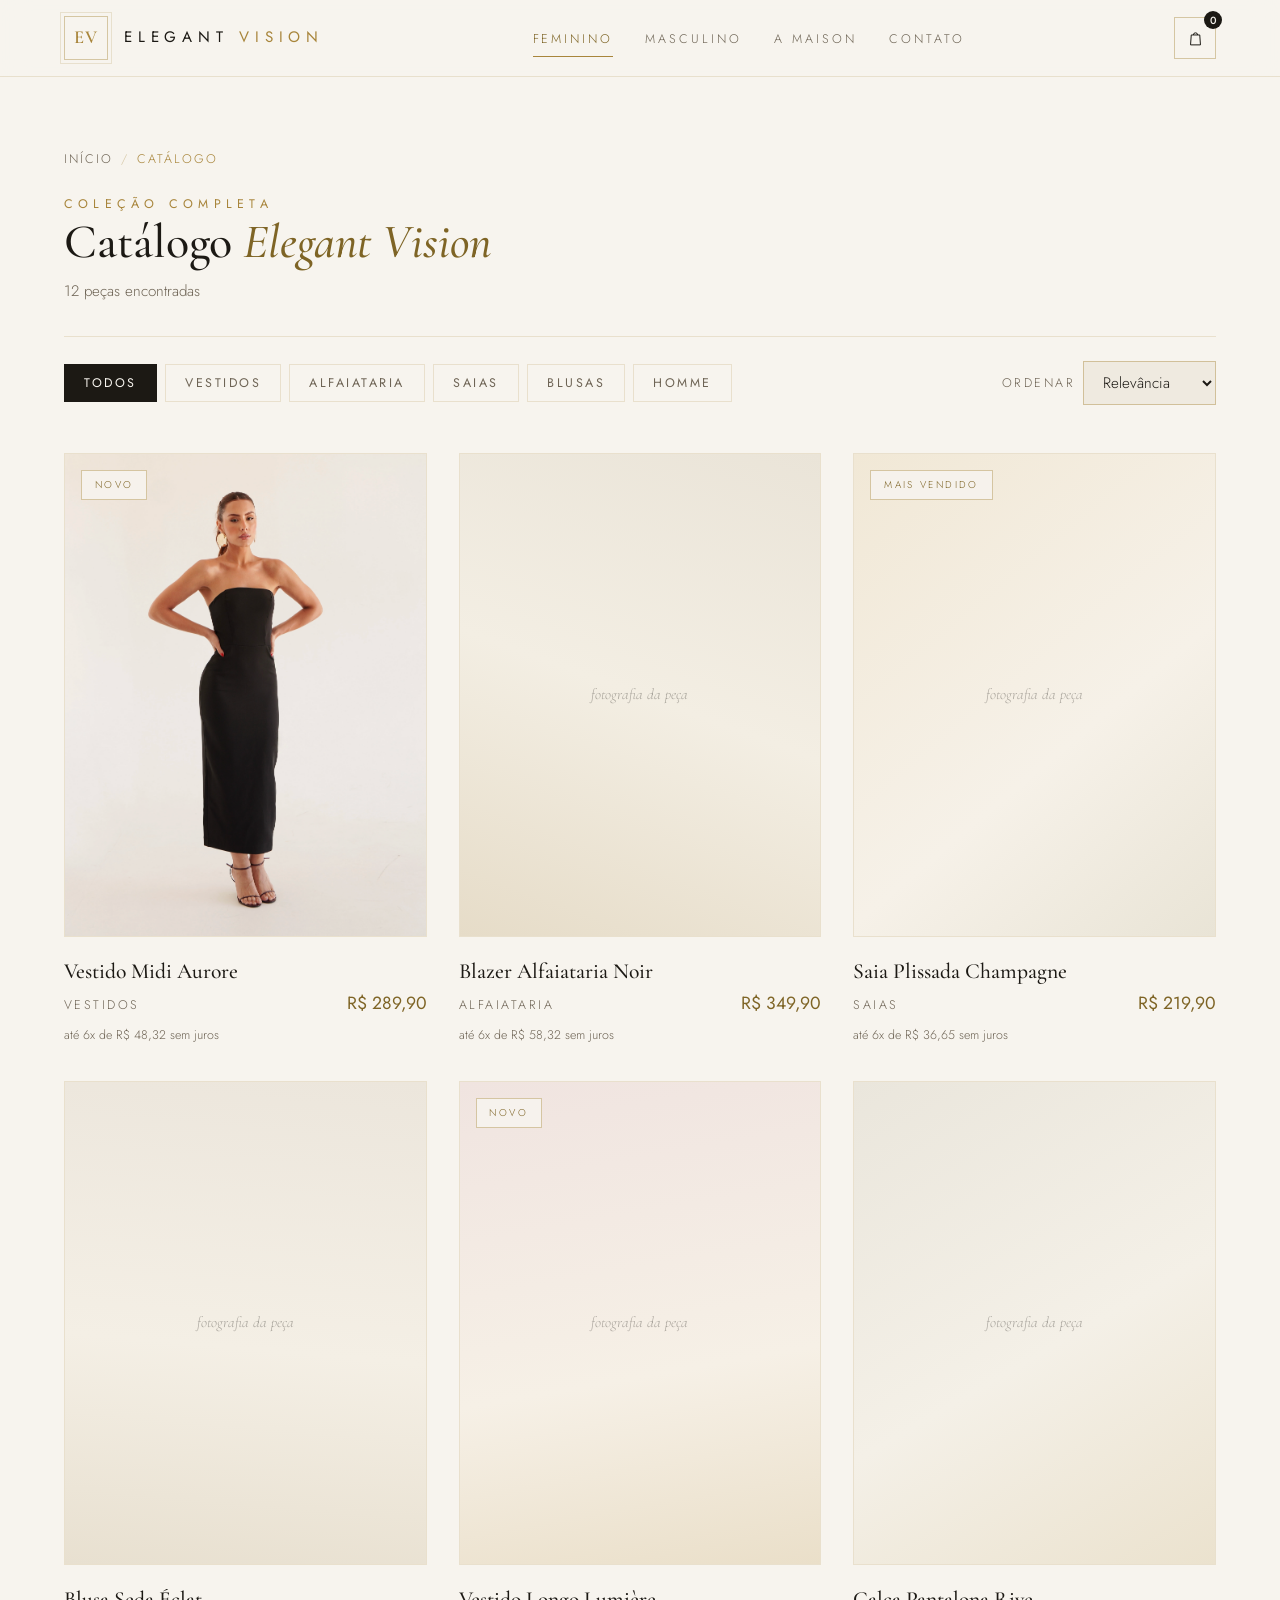
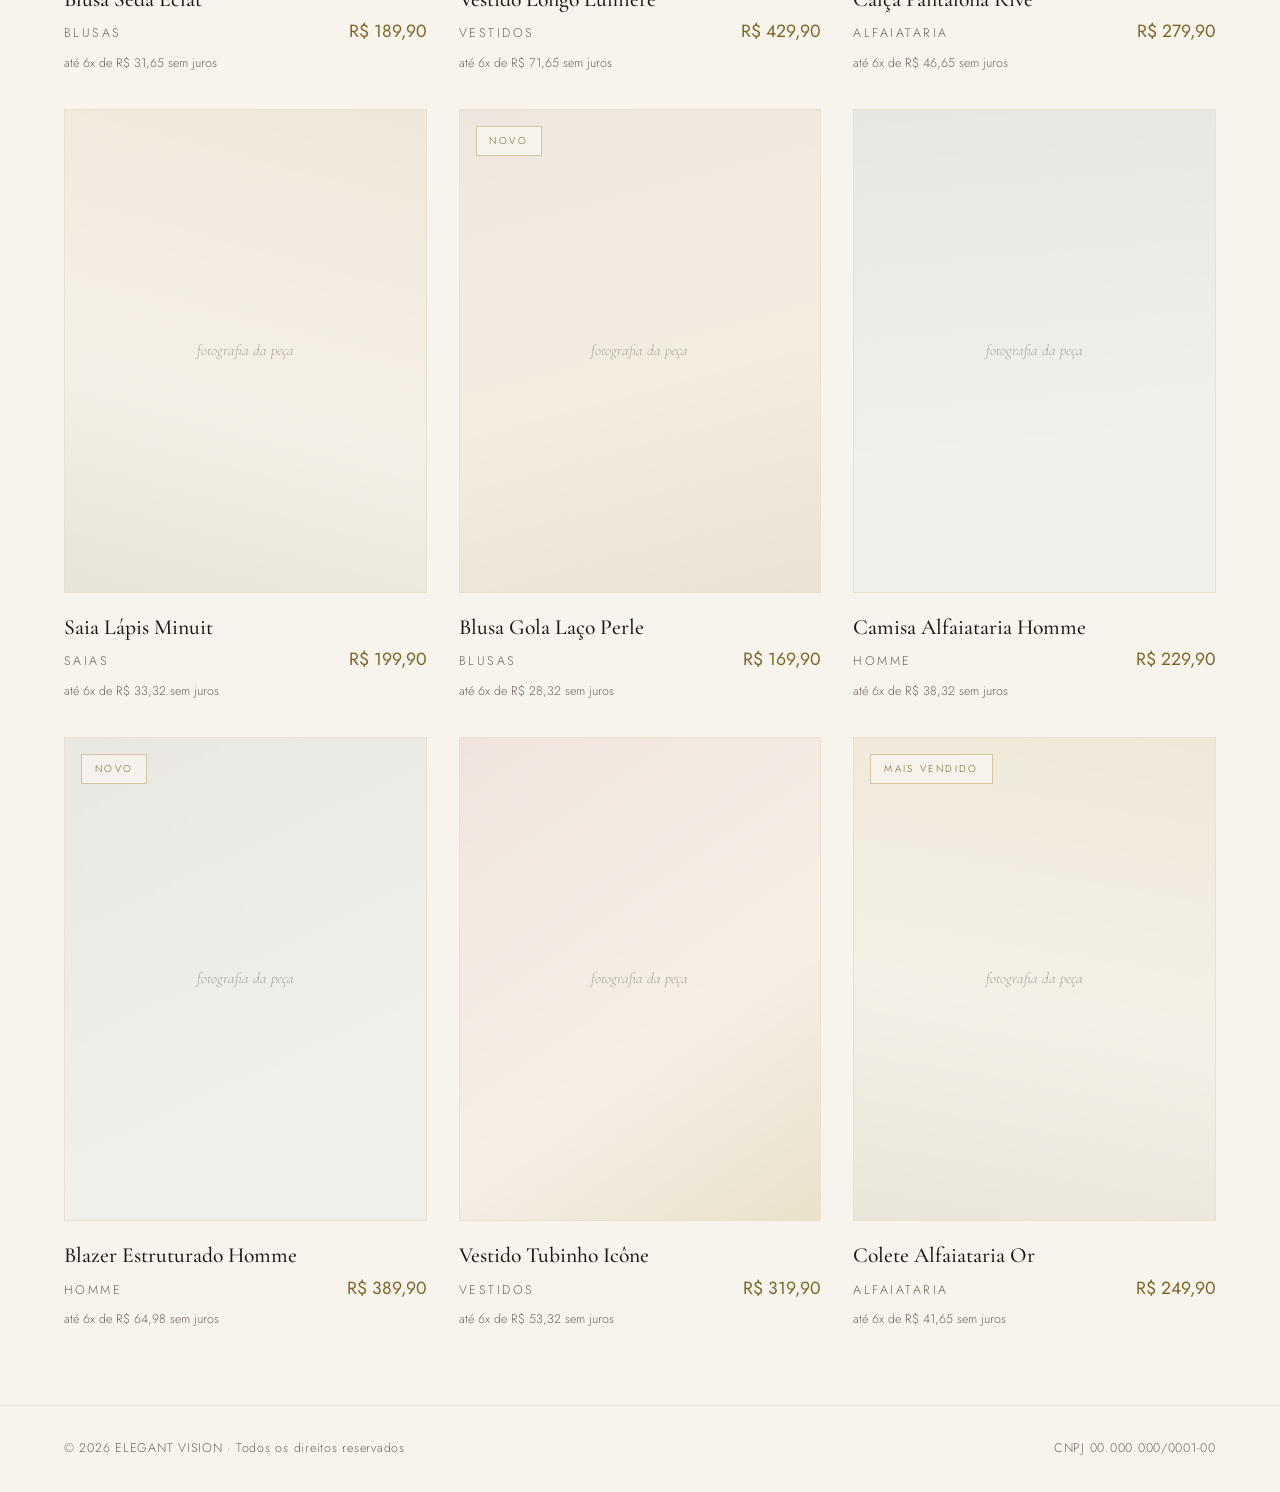
==== elegant-vision-catalogo.html @ afab5f8e "Initial commit: site ELEGANT VISION Catálogo estático (HTML/CSS/JS) com home, catálogo, produto, sac" ====
<!DOCTYPE html>
<html lang="pt-BR">
<head>
<meta charset="UTF-8">
<meta name="viewport" content="width=device-width, initial-scale=1.0">
<meta name="description" content="Catálogo ELEGANT VISION — vestidos, alfaiataria, saias e blusas com elegância atemporal.">
<title>Catálogo · ELEGANT VISION</title>
<link rel="preconnect" href="https://fonts.googleapis.com">
<link rel="preconnect" href="https://fonts.gstatic.com" crossorigin>
<link href="https://fonts.googleapis.com/css2?family=Cormorant+Garamond:ital,wght@0,400;0,500;0,600;1,400;1,500&family=Jost:wght@300;400;500&display=swap" rel="stylesheet">
<link rel="stylesheet" href="elegant-vision.css">
<style>
:root{--text-2xl:clamp(2rem,1.6rem + 2vw,3rem)}

.page-head{padding-block:var(--space-3xl) var(--space-xl);border-bottom:1px solid var(--color-line-soft)}
.breadcrumb{list-style:none;display:flex;gap:var(--space-sm);font-size:var(--text-xs);letter-spacing:.16em;text-transform:uppercase;color:var(--color-text-muted);margin-bottom:var(--space-lg)}
.breadcrumb li:not(:last-child)::after{content:"/";margin-left:var(--space-sm);color:var(--color-line)}
.breadcrumb a:hover{color:var(--color-champagne-light)}
.breadcrumb [aria-current]{color:var(--color-champagne)}
.page-title{font-family:var(--font-display);font-size:var(--text-2xl);font-weight:500;line-height:1.15}
.page-title em{font-style:italic;color:var(--color-champagne-light)}
.page-count{color:var(--color-text-muted);font-size:var(--text-sm);margin-top:var(--space-sm)}

.toolbar{display:flex;flex-wrap:wrap;align-items:center;justify-content:space-between;gap:var(--space-lg);padding-block:var(--space-lg)}
.filter-chips{display:flex;flex-wrap:wrap;gap:var(--space-sm)}
.chip{background:transparent;border:1px solid var(--color-line-soft);color:var(--color-text-muted);font-family:var(--font-body);font-size:var(--text-xs);letter-spacing:.2em;text-transform:uppercase;padding:.55rem 1.2rem;cursor:pointer;transition:all var(--transition-fast)}
.chip:hover{border-color:var(--color-line);color:var(--color-text)}
.chip[aria-pressed="true"]{background:var(--color-text);border-color:var(--color-text);color:var(--color-bg)}
.sort-field{display:flex;align-items:center;gap:var(--space-sm)}
.sort-field label{font-size:var(--text-xs);letter-spacing:.2em;text-transform:uppercase;color:var(--color-text-muted)}
.sort-field select{background:var(--color-bg-alt);border:1px solid var(--color-line);color:var(--color-text);font-family:var(--font-body);font-size:var(--text-sm);font-weight:300;padding:.55rem .9rem;cursor:pointer}
.sort-field select:focus{border-color:var(--color-champagne);outline:none}

.product-grid{display:grid;gap:var(--space-xl);grid-template-columns:1fr;padding-block:var(--space-lg) var(--space-3xl)}
.product-card{display:flex;flex-direction:column;gap:var(--space-md)}
.product-card__media{position:relative;aspect-ratio:3/4;overflow:hidden;border:1px solid var(--color-line-soft);display:block}
.product-card__photo{position:absolute;inset:0;display:grid;place-items:center;font-family:var(--font-display);font-style:italic;color:rgba(28,25,20,.35);font-size:var(--text-sm);transition:transform var(--transition-slow)}
.product-card__media:hover .product-card__photo{transform:scale(1.04)}
.product-card__tag{position:absolute;top:var(--space-md);left:var(--space-md);background:rgba(247,244,238,.92);border:1px solid var(--color-line);color:var(--color-champagne-light);font-size:.62rem;letter-spacing:.24em;text-transform:uppercase;padding:.35rem .8rem}
.product-card__name{font-family:var(--font-display);font-size:var(--text-lg);font-weight:500}
.product-card__name a:hover{color:var(--color-champagne-light)}
.product-card__meta{display:flex;align-items:baseline;justify-content:space-between;gap:var(--space-md)}
.product-card__category{font-size:var(--text-xs);letter-spacing:.2em;text-transform:uppercase;color:var(--color-text-muted)}
.product-card__price{font-size:var(--text-base);color:var(--color-champagne-light);font-weight:400}
.product-card__installments{font-size:var(--text-xs);color:var(--color-text-muted)}
.empty-state{grid-column:1/-1;text-align:center;padding-block:var(--space-3xl);color:var(--color-text-muted);font-family:var(--font-display);font-style:italic;font-size:var(--text-lg)}

@media (min-width:640px){.product-grid{grid-template-columns:repeat(2,1fr)}}
@media (min-width:1024px){.nav-links{display:flex}.product-grid{grid-template-columns:repeat(3,1fr)}}
</style>
</head>
<body>

<header class="site-header">
  <nav class="nav-container" aria-label="Navegação principal">
    <a href="elegant-vision-home.html" class="brand" aria-label="ELEGANT VISION — início">
      <span class="brand__monogram" aria-hidden="true">EV</span>
      <span class="brand__name">Elegant <span>Vision</span></span>
    </a>
    <ul class="nav-links">
      <li><a href="elegant-vision-catalogo.html" aria-current="page">Feminino</a></li>
      <li><a href="elegant-vision-catalogo.html?cat=Homme">Masculino</a></li>
      <li><a href="elegant-vision-home.html#manifesto">A Maison</a></li>
      <li><a href="elegant-vision-home.html#newsletter">Contato</a></li>
    </ul>
    <button class="cart-button" type="button" aria-label="Sacola de compras, 0 itens">
      <svg width="17" height="17" viewBox="0 0 24 24" fill="none" stroke="currentColor" stroke-width="1.4" aria-hidden="true"><path d="M6 7h12l1 14H5L6 7z"/><path d="M9 7a3 3 0 0 1 6 0"/></svg>
      <span class="cart-button__count" id="cartCount">0</span>
    </button>
  </nav>
</header>

<main class="container">
  <div class="page-head">
    <nav aria-label="Trilha de navegação">
      <ol class="breadcrumb">
        <li><a href="elegant-vision-home.html">Início</a></li>
        <li aria-current="page">Catálogo</li>
      </ol>
    </nav>
    <p class="eyebrow">Coleção completa</p>
    <h1 class="page-title">Catálogo <em>Elegant Vision</em></h1>
    <p class="page-count" id="productCount"></p>
  </div>

  <div class="toolbar">
    <div class="filter-chips" role="group" aria-label="Filtrar por categoria" id="filterChips">
      <button class="chip" type="button" data-filter="todos" aria-pressed="true">Todos</button>
      <button class="chip" type="button" data-filter="Vestidos" aria-pressed="false">Vestidos</button>
      <button class="chip" type="button" data-filter="Alfaiataria" aria-pressed="false">Alfaiataria</button>
      <button class="chip" type="button" data-filter="Saias" aria-pressed="false">Saias</button>
      <button class="chip" type="button" data-filter="Blusas" aria-pressed="false">Blusas</button>
      <button class="chip" type="button" data-filter="Homme" aria-pressed="false">Homme</button>
    </div>
    <div class="sort-field">
      <label for="sortSelect">Ordenar</label>
      <select id="sortSelect">
        <option value="relevance">Relevância</option>
        <option value="newest">Lançamentos</option>
        <option value="priceAsc">Menor preço</option>
        <option value="priceDesc">Maior preço</option>
      </select>
    </div>
  </div>

  <section class="product-grid" id="productGrid" aria-label="Lista de produtos" aria-live="polite"></section>
</main>

<footer class="site-footer">
  <div class="container footer-legal">
    <span>© 2026 ELEGANT VISION · Todos os direitos reservados</span>
    <span>CNPJ 00.000.000/0001-00</span>
  </div>
</footer>

<script src="elegant-vision-products.js"></script>
<script>
const {PRODUCTS,BRL}=window.EV;
EV.initHeaderCart();
const grid=document.getElementById('productGrid');
const countEl=document.getElementById('productCount');
const chips=document.getElementById('filterChips');
const sortSelect=document.getElementById('sortSelect');
let activeFilter='todos';

function render(){
  let list=activeFilter==='todos'?[...PRODUCTS]:PRODUCTS.filter(p=>p.category===activeFilter);
  const sort=sortSelect.value;
  if(sort==='priceAsc')list.sort((a,b)=>a.price-b.price);
  if(sort==='priceDesc')list.sort((a,b)=>b.price-a.price);
  if(sort==='newest')list.sort((a,b)=>Number(b.isNew)-Number(a.isNew));
  countEl.textContent=`${list.length} ${list.length===1?'peça encontrada':'peças encontradas'}`;
  if(!list.length){
    grid.innerHTML='<p class="empty-state">Nenhuma peça encontrada nesta categoria.</p>';
    return;
  }
  grid.innerHTML=list.map(p=>{
    const totalStock=Object.values(p.stock||{}).reduce((s,q)=>s+q,0);
    const tag=totalStock===0?'Esgotado':p.tag;
    return `
    <article class="product-card">
      <a class="product-card__media" href="elegant-vision-produto.html?id=${p.id}" aria-label="Ver detalhes de ${p.name}">
        ${EV.photoHtml(p,'product-card__photo')}
        ${tag?`<span class="product-card__tag">${tag}</span>`:''}
      </a>
      <div class="product-card__info">
        <h2 class="product-card__name"><a href="elegant-vision-produto.html?id=${p.id}">${p.name}</a></h2>
        <div class="product-card__meta">
          <span class="product-card__category">${p.category}</span>
          <span class="product-card__price">${BRL(p.price)}</span>
        </div>
        <span class="product-card__installments">até 6x de ${BRL(p.price/6)} sem juros</span>
      </div>
    </article>`}).join('');
}

chips.addEventListener('click',e=>{
  const chip=e.target.closest('.chip');
  if(!chip)return;
  chips.querySelectorAll('.chip').forEach(c=>c.setAttribute('aria-pressed','false'));
  chip.setAttribute('aria-pressed','true');
  activeFilter=chip.dataset.filter;
  render();
});
sortSelect.addEventListener('change',render);
render();
const catParam=new URLSearchParams(location.search).get('cat');
if(catParam){
  const chip=chips.querySelector(`[data-filter="${CSS.escape(catParam)}"]`);
  if(chip)chip.click();
}
</script>
</body>
</html>
---- elegant-vision.css ----
/* ============================================================
   ELEGANT VISION · Estilos compartilhados
   ------------------------------------------------------------
   Tokens de design, reset, cabeçalho, rodapé, botões e o card de
   resumo de pedido usados por todas as páginas do site. Estilos
   específicos de cada página continuam no <style> de cada HTML.
   ============================================================ */
:root{
  --color-bg:#F7F4EE;--color-bg-alt:#EFEAE0;--color-surface:#FFFFFF;
  --color-champagne:#A8853B;--color-champagne-light:#7E6425;--color-champagne-deep:#C6A75D;
  --color-text:#1C1914;--color-text-muted:#6E6455;
  --color-line:rgba(168,133,59,.42);--color-line-soft:rgba(168,133,59,.18);
  --color-success:#3F7052;--color-error:#A34540;
  --font-display:'Cormorant Garamond',Georgia,serif;
  --font-body:'Jost',system-ui,sans-serif;
  --text-xs:clamp(.7rem,.66rem + .2vw,.78rem);
  --text-sm:clamp(.85rem,.8rem + .25vw,.95rem);
  --text-base:clamp(1rem,.95rem + .3vw,1.1rem);
  --text-lg:clamp(1.15rem,1.05rem + .5vw,1.35rem);
  --text-xl:clamp(1.5rem,1.3rem + 1vw,2rem);
  --text-2xl:clamp(1.8rem,1.5rem + 1.6vw,2.6rem);
  --space-xs:.25rem;--space-sm:.5rem;--space-md:1rem;--space-lg:1.5rem;
  --space-xl:2rem;--space-2xl:3rem;--space-3xl:4.5rem;
  --transition-fast:180ms ease;--transition-base:300ms cubic-bezier(.4,0,.2,1);
  --transition-slow:600ms cubic-bezier(.25,.1,.25,1);
  --container:1200px;
}
*,*::before,*::after{box-sizing:border-box;margin:0;padding:0}
html{scroll-behavior:smooth}
body{background:var(--color-bg);color:var(--color-text);font-family:var(--font-body);font-size:var(--text-base);font-weight:300;line-height:1.7;-webkit-font-smoothing:antialiased}
img{max-width:100%;display:block}
a{color:inherit;text-decoration:none}
button,input,select{font-family:var(--font-body)}
.container{max-width:var(--container);margin-inline:auto;padding-inline:var(--space-lg)}
.eyebrow{font-size:var(--text-xs);letter-spacing:.42em;text-transform:uppercase;color:var(--color-champagne);font-weight:400}
:focus-visible{outline:2px solid var(--color-champagne);outline-offset:3px}
@media (prefers-reduced-motion:reduce){
  *,*::before,*::after{animation:none!important;transition:none!important}
  html{scroll-behavior:auto}
}

/* ===== Cabeçalho ===== */
.site-header{position:sticky;top:0;z-index:100;background:rgba(247,244,238,.9);backdrop-filter:blur(14px);-webkit-backdrop-filter:blur(14px);border-bottom:1px solid var(--color-line-soft)}
.nav-container{max-width:var(--container);margin-inline:auto;padding:var(--space-md) var(--space-lg);display:flex;align-items:center;justify-content:space-between;gap:var(--space-lg)}
.brand{display:flex;align-items:center;gap:var(--space-md)}
.brand__monogram{width:44px;height:44px;flex-shrink:0;display:grid;place-items:center;border:1px solid var(--color-line);outline:1px solid var(--color-line-soft);outline-offset:3px;font-family:var(--font-display);font-size:1.15rem;font-weight:600;color:var(--color-champagne);letter-spacing:.08em}
.brand__name{font-size:var(--text-sm);letter-spacing:.38em;text-transform:uppercase;font-weight:400}
.brand__name span{color:var(--color-champagne)}
.nav-links{display:none;list-style:none;gap:var(--space-xl)}
.nav-links a{font-size:var(--text-xs);letter-spacing:.24em;text-transform:uppercase;color:var(--color-text-muted);padding-block:var(--space-sm);border-bottom:1px solid transparent;transition:color var(--transition-fast),border-color var(--transition-fast)}
.nav-links a:hover,.nav-links a[aria-current]{color:var(--color-champagne-light);border-color:var(--color-champagne)}
.cart-button{position:relative;background:none;border:1px solid var(--color-line);color:var(--color-text);width:42px;height:42px;display:grid;place-items:center;cursor:pointer;transition:border-color var(--transition-fast),color var(--transition-fast)}
.cart-button:hover{border-color:var(--color-champagne);color:var(--color-champagne)}
.cart-button__count{position:absolute;top:-7px;right:-7px;background:var(--color-text);color:var(--color-bg);font-size:.65rem;font-weight:500;min-width:18px;height:18px;border-radius:999px;display:grid;place-items:center;padding-inline:4px}

/* ===== Botões ===== */
.btn{display:inline-flex;align-items:center;justify-content:center;padding:.95rem 2rem;font-size:var(--text-xs);letter-spacing:.3em;text-transform:uppercase;font-weight:400;cursor:pointer;transition:all var(--transition-base);border:1px solid var(--color-champagne)}
.btn--primary{background:var(--color-text);border-color:var(--color-text);color:var(--color-bg)}
.btn--primary:hover{background:#000;border-color:#000;color:#F7F4EE}
.btn--primary:disabled{opacity:.5;cursor:not-allowed}
.btn--ghost{background:transparent;color:var(--color-champagne)}
.btn--ghost:hover{background:rgba(214,188,138,.08)}

/* ===== Rodapé ===== */
.site-footer{border-top:1px solid var(--color-line-soft);padding-block:var(--space-xl)}
.footer-legal{display:flex;flex-wrap:wrap;justify-content:space-between;gap:var(--space-md);font-size:var(--text-xs);color:var(--color-text-muted);letter-spacing:.06em}

/* ===== Resumo do pedido (checkout / sacola) ===== */
.summary{border:1px solid var(--color-line-soft);padding:var(--space-xl);display:flex;flex-direction:column;gap:var(--space-md);height:fit-content}
.summary h2{font-family:var(--font-display);font-size:var(--text-xl);font-weight:500}
.summary-row{display:flex;justify-content:space-between;font-size:var(--text-sm);color:var(--color-text-muted)}
.summary-row strong{font-weight:400;color:var(--color-text)}
.summary-row--total{border-top:1px solid var(--color-line-soft);padding-top:var(--space-md);font-size:var(--text-base);color:var(--color-text)}
.summary-row--total strong{color:var(--color-champagne-light);font-size:var(--text-lg)}
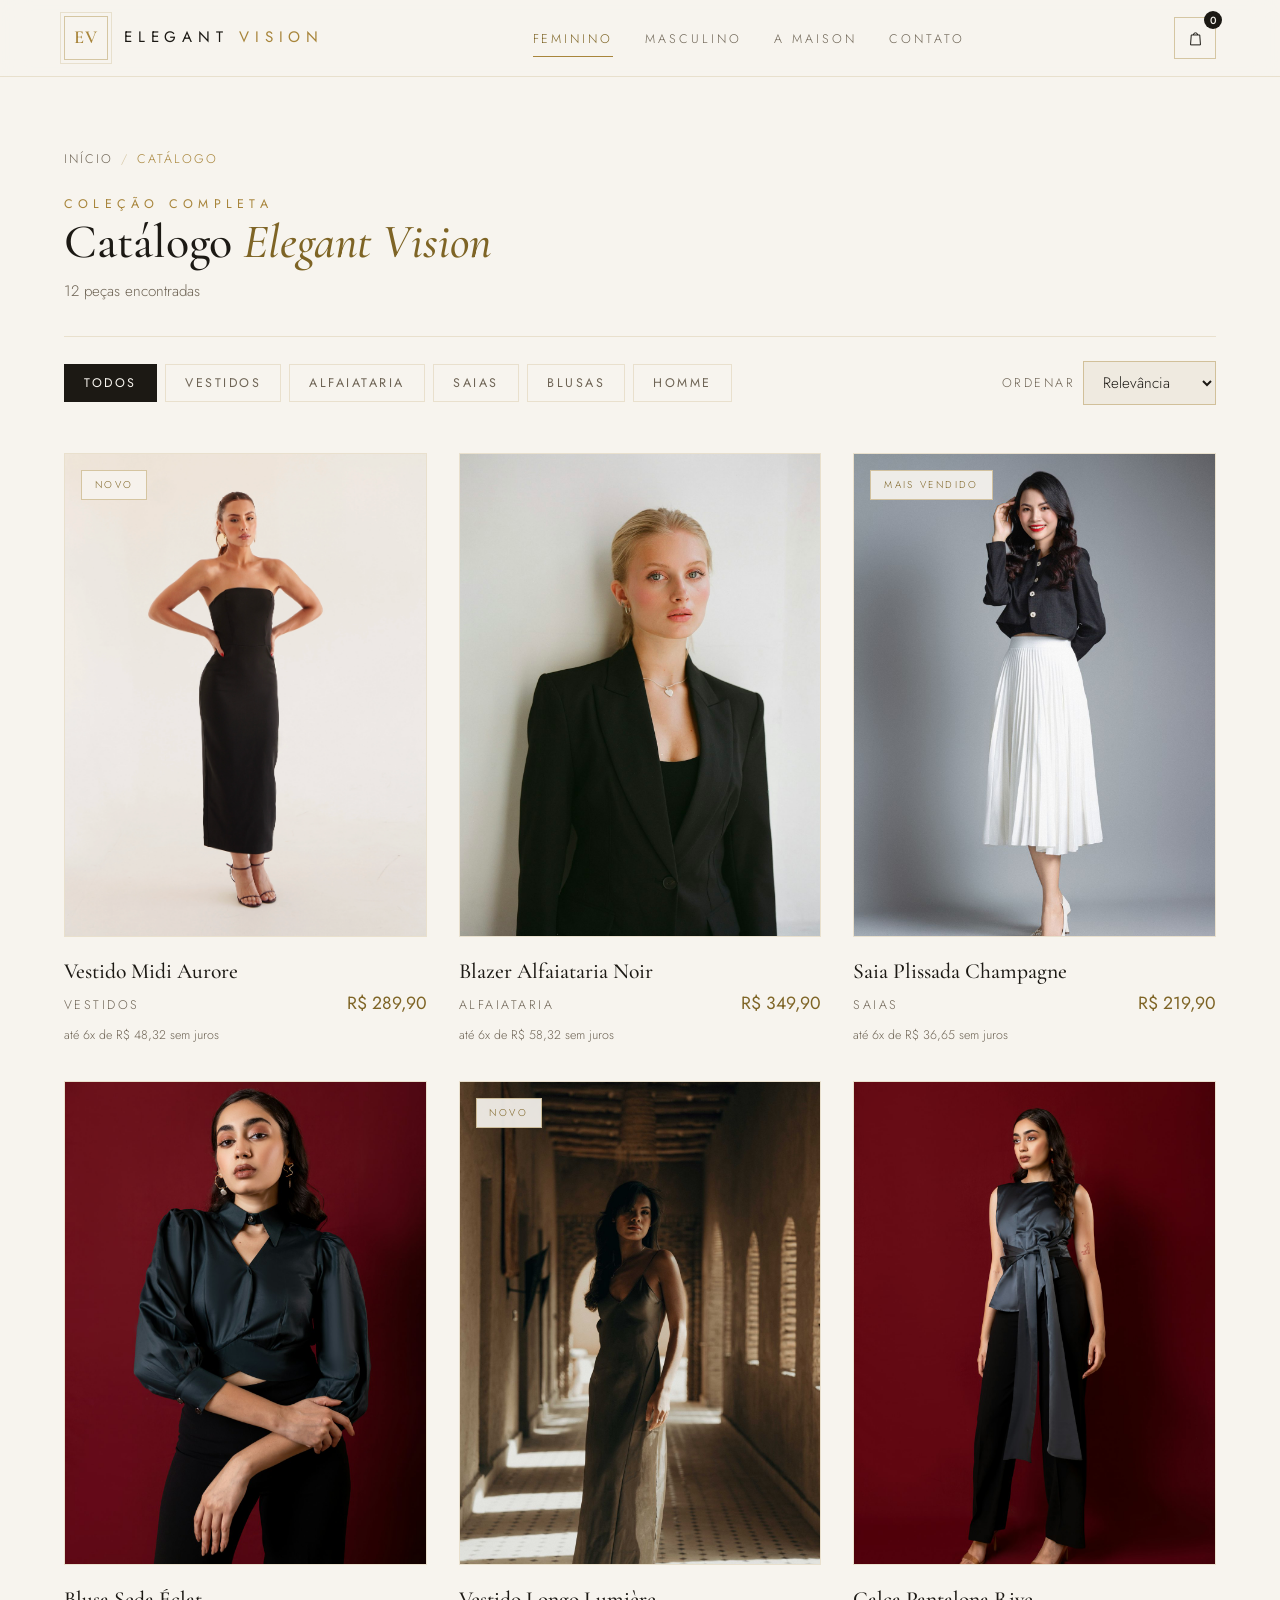
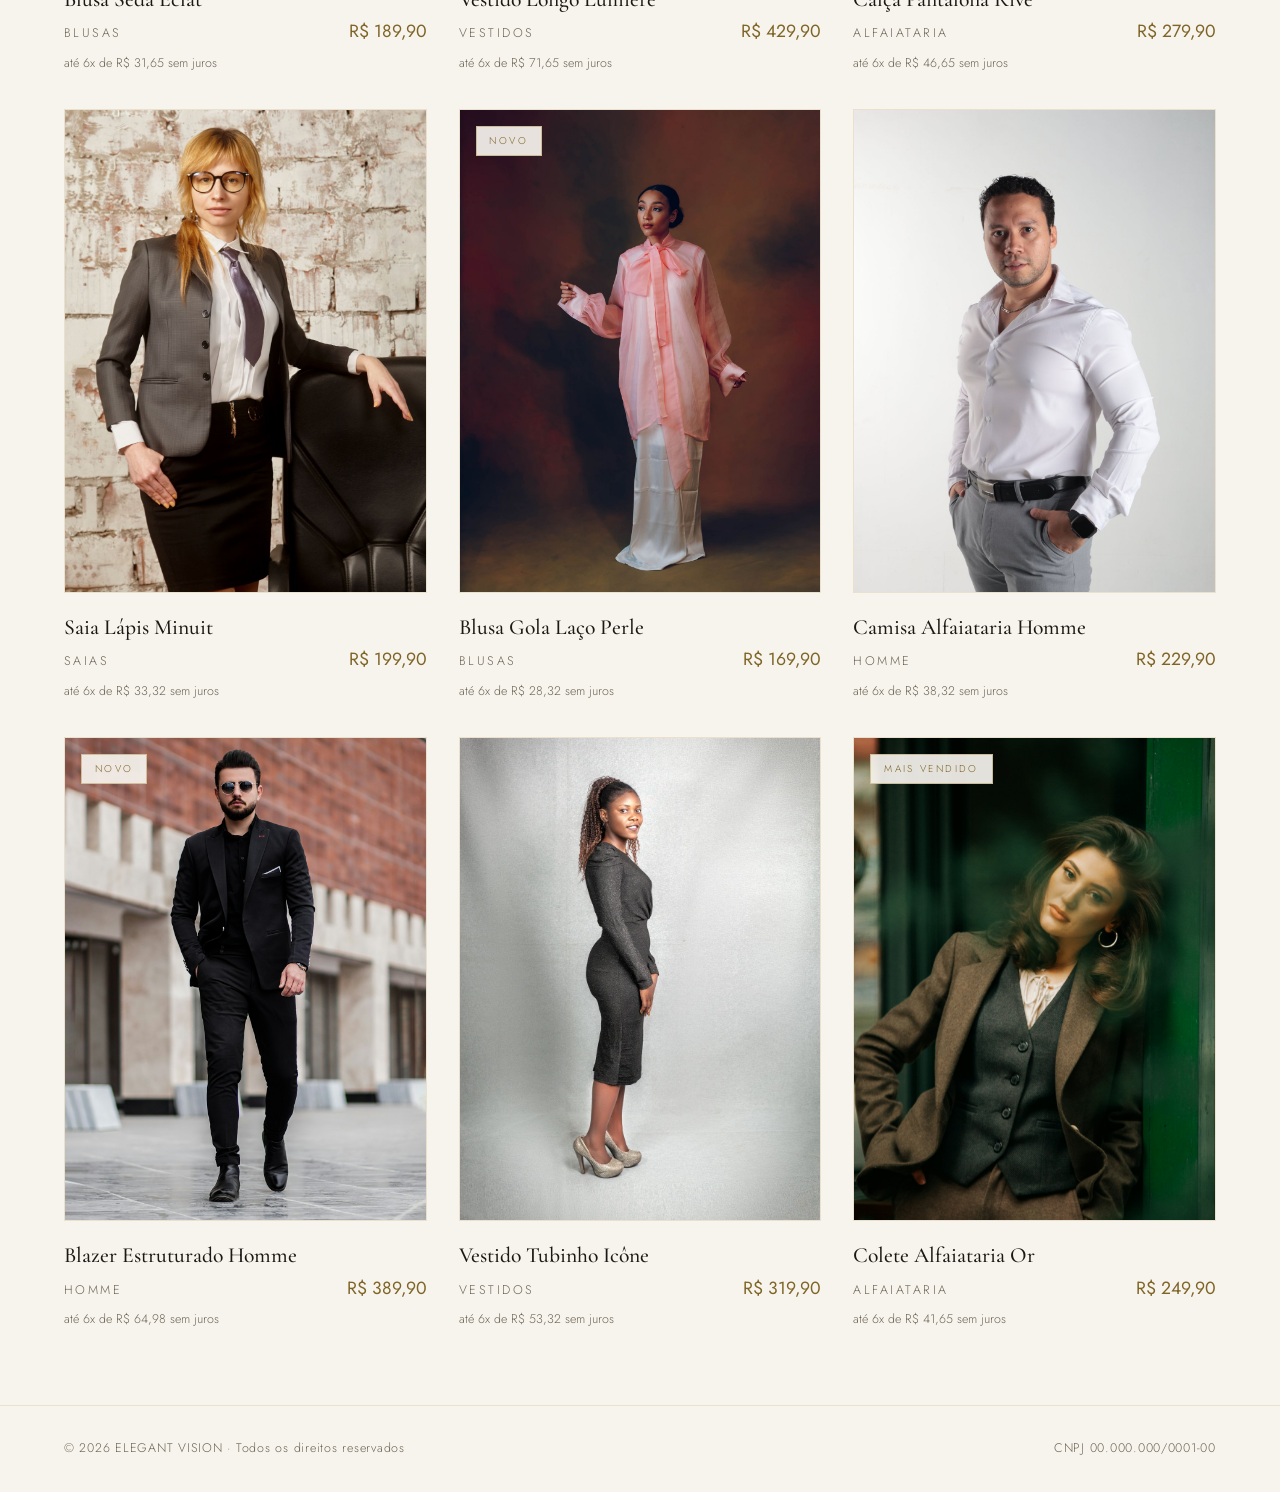
==== commit 71459387: "Corrige swatches de cor, estoque no carrinho, frete e categorias - Swatches de cor na PDP agora vêm " ====
--- a/elegant-vision-catalogo.html
+++ b/elegant-vision-catalogo.html
@@ -5,6 +5,11 @@
 <meta name="viewport" content="width=device-width, initial-scale=1.0">
 <meta name="description" content="Catálogo ELEGANT VISION — vestidos, alfaiataria, saias e blusas com elegância atemporal.">
 <title>Catálogo · ELEGANT VISION</title>
+<link rel="icon" type="image/svg+xml" href="data:image/svg+xml,%3Csvg%20xmlns='http://www.w3.org/2000/svg'%20viewBox='0%200%2064%2064'%3E%3Crect%20width='64'%20height='64'%20fill='%23F7F4EE'/%3E%3Crect%20x='4'%20y='4'%20width='56'%20height='56'%20fill='none'%20stroke='%23A8853B'%20stroke-width='2'/%3E%3Ctext%20x='32'%20y='44'%20font-family='Georgia,serif'%20font-size='28'%20font-weight='600'%20fill='%23A8853B'%20text-anchor='middle'%3EEV%3C/text%3E%3C/svg%3E">
+<meta property="og:type" content="website">
+<meta property="og:site_name" content="ELEGANT VISION">
+<meta property="og:title" content="Catálogo · ELEGANT VISION">
+<meta property="og:description" content="Catálogo ELEGANT VISION — vestidos, alfaiataria, saias e blusas com elegância atemporal.">
 <link rel="preconnect" href="https://fonts.googleapis.com">
 <link rel="preconnect" href="https://fonts.gstatic.com" crossorigin>
 <link href="https://fonts.googleapis.com/css2?family=Cormorant+Garamond:ital,wght@0,400;0,500;0,600;1,400;1,500&family=Jost:wght@300;400;500&display=swap" rel="stylesheet">
